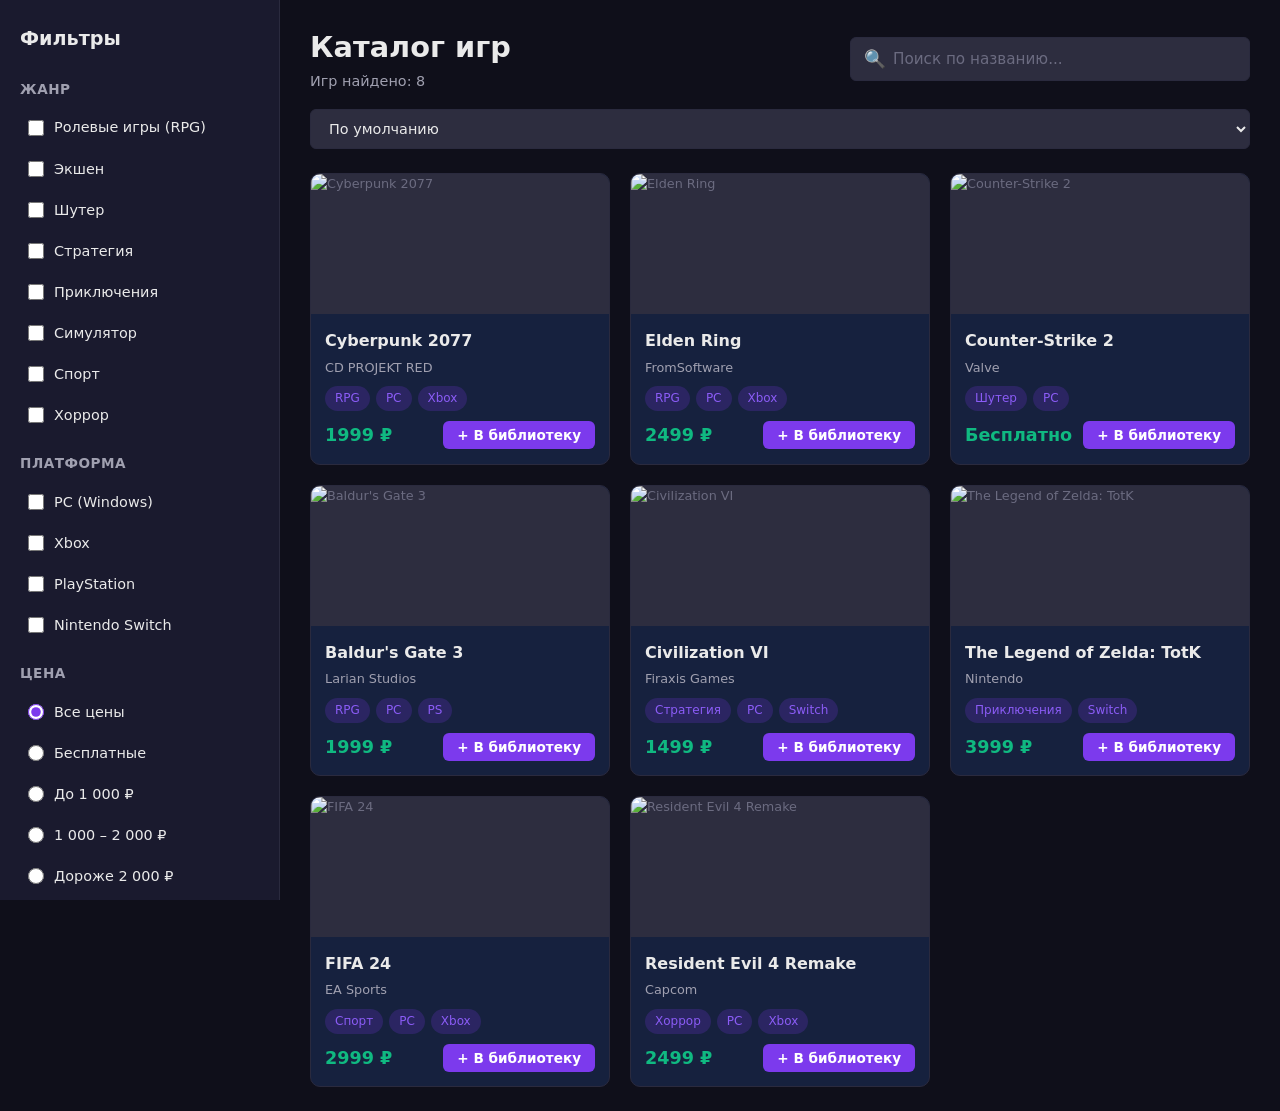
==== game-hub/catalog.html @ 5f1a9e06 "Add files via upload" ====
<!DOCTYPE html>
<html lang="ru">
<head>
    <meta charset="UTF-8">
    <meta name="viewport" content="width=device-width, initial-scale=1.0">
    <title>Каталог игр — GameHub</title>
    <link rel="stylesheet" href="css/style.css">
</head>
<body>

    <div class="catalog-page">

        <aside class="sidebar">
            <div class="sidebar__title">Фильтры</div>

            <div class="filter-group">
                <div class="filter-group__label">Жанр</div>
                <div class="filter-group__options" id="genre-filters">
                    <label class="filter-option">
                        <input type="checkbox" value="rpg" data-filter="genre">
                        Ролевые игры (RPG)
                    </label>
                    <label class="filter-option">
                        <input type="checkbox" value="action" data-filter="genre">
                        Экшен
                    </label>
                    <label class="filter-option">
                        <input type="checkbox" value="shooter" data-filter="genre">
                        Шутер
                    </label>
                    <label class="filter-option">
                        <input type="checkbox" value="strategy" data-filter="genre">
                        Стратегия
                    </label>
                    <label class="filter-option">
                        <input type="checkbox" value="adventure" data-filter="genre">
                        Приключения
                    </label>
                    <label class="filter-option">
                        <input type="checkbox" value="simulation" data-filter="genre">
                        Симулятор
                    </label>
                    <label class="filter-option">
                        <input type="checkbox" value="sports" data-filter="genre">
                        Спорт
                    </label>
                    <label class="filter-option">
                        <input type="checkbox" value="horror" data-filter="genre">
                        Хоррор
                    </label>
                </div>
            </div>

            <div class="filter-group">
                <div class="filter-group__label">Платформа</div>
                <div class="filter-group__options" id="platform-filters">
                    <label class="filter-option">
                        <input type="checkbox" value="pc" data-filter="platform">
                        PC (Windows)
                    </label>
                    <label class="filter-option">
                        <input type="checkbox" value="xbox" data-filter="platform">
                        Xbox
                    </label>
                    <label class="filter-option">
                        <input type="checkbox" value="playstation" data-filter="platform">
                        PlayStation
                    </label>
                    <label class="filter-option">
                        <input type="checkbox" value="nintendo" data-filter="platform">
                        Nintendo Switch
                    </label>
                </div>
            </div>

            <div class="filter-group">
                <div class="filter-group__label">Цена</div>
                <div class="filter-group__options">
                    <label class="filter-option">
                        <input type="radio" name="price" value="all" data-filter="price" checked>
                        Все цены
                    </label>
                    <label class="filter-option">
                        <input type="radio" name="price" value="free" data-filter="price">
                        Бесплатные
                    </label>
                    <label class="filter-option">
                        <input type="radio" name="price" value="under1000" data-filter="price">
                        До 1 000 ₽
                    </label>
                    <label class="filter-option">
                        <input type="radio" name="price" value="1000-2000" data-filter="price">
                        1 000 – 2 000 ₽
                    </label>
                    <label class="filter-option">
                        <input type="radio" name="price" value="above2000" data-filter="price">
                        Дороже 2 000 ₽
                    </label>
                </div>
            </div>

            <div class="filter-actions">
                <button id="apply-filters-btn" class="btn-primary btn-sm">Применить фильтры</button>
                <button id="reset-filters-btn" class="btn-secondary btn-sm">Сбросить все</button>
            </div>
        </aside>

        <main class="catalog-main">

            <div class="catalog-header">
                <div>
                    <h1 class="catalog-header__title">Каталог игр</h1>
                    <p class="catalog-header__count" id="catalog-count">Загрузка...</p>
                </div>
                <div class="search-bar">
                    <span class="search-bar__icon">&#128269;</span>
                    <input
                        type="text"
                        id="catalog-search"
                        placeholder="Поиск по названию..."
                    >
                </div>
                <select id="sort-select" class="sort-select">
                    <option value="default">По умолчанию</option>
                    <option value="name-asc">Название: А → Я</option>
                    <option value="name-desc">Название: Я → А</option>
                    <option value="price-asc">Цена: по возрастанию</option>
                    <option value="price-desc">Цена: по убыванию</option>
                </select>
            </div>

            <div class="catalog-content">
                <div class="games-grid" id="catalog-grid">

                </div>
                <div class="no-results" id="no-results" style="display: none;">
                    <div class="no-results__icon">&#128530;</div>
                    <p class="no-results__text">Игры не найдены</p>
                    <p style="color: var(--text-muted); margin-top: 8px;">
                        Попробуйте изменить параметры фильтров
                    </p>
                </div>
            </div>
        </main>
    </div>

    <script src="js/main.js"></script>

</body>
</html>
---- game-hub/css/style.css ----
/* ============================================
   GAMEHUB — Основные стили
   ============================================ */

/* --- CSS-переменные (цветовая схема) --- */
:root {
    --bg-primary: #0F0F1A;
    --bg-secondary: #1A1A2E;
    --bg-card: #16213E;
    --bg-input: #2D2D3F;
    --text-primary: #EAEAEA;
    --text-secondary: #A0A0B0;
    --text-muted: #6B6B80;
    --accent: #7C3AED;
    --accent-hover: #6D28D9;
    --accent-light: #8B5CF6;
    --danger: #EF4444;
    --success: #10B981;
    --warning: #F59E0B;
    --border: #2A2A3E;
    --border-light: #3A3A50;
    --radius-sm: 6px;
    --radius: 10px;
    --radius-lg: 16px;
    --shadow: 0 4px 20px rgba(0, 0, 0, 0.3);
    --shadow-lg: 0 8px 40px rgba(0, 0, 0, 0.5);
    --transition: 0.25s ease;
    --sidebar-width: 250px;
    --header-height: 64px;
}

/* --- Сброс стилей --- */
*,
*::before,
*::after {
    margin: 0;
    padding: 0;
    box-sizing: border-box;
}

html {
    font-size: 16px;
    scroll-behavior: smooth;
}

body {
    font-family: 'Segoe UI', 'Inter', system-ui, -apple-system, sans-serif;
    background-color: var(--bg-primary);
    color: var(--text-primary);
    line-height: 1.6;
    min-height: 100vh;
    -webkit-font-smoothing: antialiased;
    -moz-osx-font-smoothing: grayscale;
}

img {
    max-width: 100%;
    height: auto;
    display: block;
}

a {
    color: var(--accent-light);
    text-decoration: none;
    transition: color var(--transition);
}

a:hover {
    color: var(--accent);
}

ul {
    list-style: none;
}

button {
    cursor: pointer;
    font-family: inherit;
    border: none;
    outline: none;
    transition: all var(--transition);
}

input,
select {
    font-family: inherit;
    outline: none;
    border: 1px solid var(--border);
    background-color: var(--bg-input);
    color: var(--text-primary);
    padding: 10px 14px;
    border-radius: var(--radius-sm);
    font-size: 0.95rem;
    transition: border-color var(--transition);
    width: 100%;
}

input:focus,
select:focus {
    border-color: var(--accent);
    box-shadow: 0 0 0 3px rgba(124, 58, 237, 0.15);
}

input::placeholder {
    color: var(--text-muted);
}

/* --- Утилитарные классы --- */
.container {
    max-width: 1400px;
    margin: 0 auto;
    padding: 0 20px;
}

.btn-primary {
    background-color: var(--accent);
    color: #fff;
    padding: 10px 24px;
    border-radius: var(--radius-sm);
    font-weight: 600;
    font-size: 0.95rem;
    display: inline-flex;
    align-items: center;
    justify-content: center;
    gap: 8px;
    border: none;
}

.btn-primary:hover {
    background-color: var(--accent-hover);
    transform: translateY(-1px);
    box-shadow: 0 4px 15px rgba(124, 58, 237, 0.4);
}

.btn-primary:active {
    transform: translateY(0);
}

.btn-secondary {
    background-color: transparent;
    color: var(--text-primary);
    padding: 9px 22px;
    border-radius: var(--radius-sm);
    font-weight: 500;
    font-size: 0.95rem;
    border: 1px solid var(--border-light);
}

.btn-secondary:hover {
    background-color: var(--bg-input);
    border-color: var(--accent);
}

.btn-danger {
    background-color: transparent;
    color: var(--danger);
    padding: 6px 14px;
    border-radius: var(--radius-sm);
    font-size: 0.85rem;
    border: 1px solid var(--danger);
}

.btn-danger:hover {
    background-color: var(--danger);
    color: #fff;
}

.btn-sm {
    padding: 6px 14px;
    font-size: 0.85rem;
}

/* --- Сетка карточек --- */
.games-grid {
    display: grid;
    grid-template-columns: repeat(auto-fill, minmax(240px, 1fr));
    gap: 20px;
}

.game-card {
    background-color: var(--bg-card);
    border-radius: var(--radius);
    overflow: hidden;
    transition: transform var(--transition), box-shadow var(--transition);
    cursor: pointer;
    border: 1px solid var(--border);
}

.game-card:hover {
    transform: translateY(-5px);
    box-shadow: var(--shadow);
    border-color: var(--accent);
}

.game-card__image {
    width: 100%;
    height: 140px;
    object-fit: cover;
    background-color: var(--bg-input);
    display: flex;
    align-items: center;
    justify-content: center;
    color: var(--text-muted);
    font-size: 0.8rem;
}

.game-card__image img {
    width: 100%;
    height: 100%;
    object-fit: cover;
}

.game-card__body {
    padding: 14px;
}

.game-card__title {
    font-weight: 600;
    font-size: 1rem;
    margin-bottom: 4px;
    color: var(--text-primary);
    white-space: nowrap;
    overflow: hidden;
    text-overflow: ellipsis;
}

.game-card__meta {
    font-size: 0.8rem;
    color: var(--text-secondary);
    margin-bottom: 8px;
}

.game-card__tags {
    display: flex;
    flex-wrap: wrap;
    gap: 6px;
    margin-bottom: 10px;
}

.tag {
    background-color: rgba(124, 58, 237, 0.2);
    color: var(--accent-light);
    padding: 3px 10px;
    border-radius: 20px;
    font-size: 0.75rem;
    font-weight: 500;
}

.game-card__price {
    font-weight: 700;
    font-size: 1.1rem;
    color: var(--success);
}

.game-card__actions {
    display: flex;
    justify-content: space-between;
    align-items: center;
    margin-top: 10px;
}

/* --- Страница каталога --- */
.catalog-page {
    display: flex;
    min-height: 100vh;
}

.catalog-page .sidebar {
    width: 280px;
    min-width: 280px;
    background-color: var(--bg-secondary);
    padding: 24px 20px;
    border-right: 1px solid var(--border);
    position: sticky;
    top: 0;
    height: 100vh;
    overflow-y: auto;
}

.sidebar__title {
    font-size: 1.2rem;
    font-weight: 700;
    margin-bottom: 24px;
    color: var(--text-primary);
}

.filter-group {
    margin-bottom: 20px;
}

.filter-group__label {
    font-size: 0.85rem;
    font-weight: 600;
    color: var(--text-secondary);
    margin-bottom: 10px;
    text-transform: uppercase;
    letter-spacing: 0.5px;
}

.filter-group__options {
    display: flex;
    flex-direction: column;
    gap: 6px;
}

.filter-option {
    display: flex;
    align-items: center;
    gap: 10px;
    cursor: pointer;
    font-size: 0.9rem;
    color: var(--text-primary);
    padding: 6px 8px;
    border-radius: var(--radius-sm);
    transition: background-color var(--transition);
}

.filter-option:hover {
    background-color: var(--bg-input);
}

.filter-option input[type="checkbox"] {
    width: 16px;
    height: 16px;
    accent-color: var(--accent);
    cursor: pointer;
}

.filter-option input[type="radio"] {
    width: 16px;
    height: 16px;
    accent-color: var(--accent);
    cursor: pointer;
}

.price-range {
    display: flex;
    gap: 10px;
    align-items: center;
}

.price-range input {
    width: 90px;
}

.price-range span {
    color: var(--text-muted);
    font-size: 0.85rem;
}

.filter-actions {
    display: flex;
    flex-direction: column;
    gap: 10px;
    margin-top: 20px;
}

.catalog-main {
    flex: 1;
    padding: 24px 30px;
    overflow-y: auto;
}

.catalog-header {
    display: flex;
    justify-content: space-between;
    align-items: center;
    flex-wrap: wrap;
    gap: 16px;
    margin-bottom: 24px;
}

.catalog-header__title {
    font-size: 1.8rem;
    font-weight: 700;
}

.catalog-header__count {
    font-size: 0.9rem;
    color: var(--text-secondary);
}

.search-bar {
    position: relative;
    max-width: 400px;
    width: 100%;
}

.search-bar input {
    padding-left: 42px;
    height: 44px;
}

.search-bar__icon {
    position: absolute;
    left: 14px;
    top: 50%;
    transform: translateY(-50%);
    color: var(--text-muted);
    font-size: 1.1rem;
    pointer-events: none;
}

.sort-select {
    padding: 10px 14px;
    border-radius: var(--radius-sm);
    border: 1px solid var(--border);
    background-color: var(--bg-input);
    color: var(--text-primary);
    font-size: 0.9rem;
    cursor: pointer;
}

.catalog-content {
    margin-top: 20px;
}

.no-results {
    text-align: center;
    padding: 60px 20px;
    color: var(--text-secondary);
}

.no-results__icon {
    font-size: 3rem;
    margin-bottom: 16px;
    opacity: 0.5;
}

.no-results__text {
    font-size: 1.1rem;
}

/* --- Страница библиотеки --- */
.library-page {
    display: flex;
    min-height: 100vh;
}

.library-page .sidebar {
    width: var(--sidebar-width);
    min-width: var(--sidebar-width);
    background-color: var(--bg-secondary);
    padding: 24px 20px;
    border-right: 1px solid var(--border);
    position: sticky;
    top: 0;
    height: 100vh;
    overflow-y: auto;
}

.sidebar__logo {
    font-size: 1.5rem;
    font-weight: 800;
    color: var(--accent-light);
    margin-bottom: 32px;
    letter-spacing: 1px;
}

.sidebar-nav {
    display: flex;
    flex-direction: column;
    gap: 4px;
}

.sidebar-nav a {
    display: block;
    padding: 10px 14px;
    border-radius: var(--radius-sm);
    color: var(--text-secondary);
    font-weight: 500;
    font-size: 0.95rem;
    transition: all var(--transition);
}

.sidebar-nav a:hover {
    background-color: var(--bg-input);
    color: var(--text-primary);
}

.sidebar-nav a.active {
    background-color: rgba(124, 58, 237, 0.15);
    color: var(--accent-light);
    font-weight: 600;
}

.library-main {
    flex: 1;
    padding: 24px 30px;
    overflow-y: auto;
}

.library-header {
    display: flex;
    justify-content: space-between;
    align-items: center;
    flex-wrap: wrap;
    gap: 16px;
    margin-bottom: 24px;
}

.library-header__title {
    font-size: 1.8rem;
    font-weight: 700;
}

.library-header__stats {
    font-size: 0.9rem;
    color: var(--text-secondary);
    background-color: var(--bg-card);
    padding: 8px 16px;
    border-radius: 20px;
    border: 1px solid var(--border);
}

.library-controls {
    display: flex;
    gap: 16px;
    flex-wrap: wrap;
    margin-bottom: 24px;
}

.library-controls .search-bar {
    flex: 1;
    min-width: 250px;
}

.empty-library {
    text-align: center;
    padding: 80px 20px;
    color: var(--text-secondary);
}

.empty-library__icon {
    font-size: 4rem;
    margin-bottom: 16px;
    opacity: 0.4;
}

.empty-library__title {
    font-size: 1.3rem;
    font-weight: 600;
    margin-bottom: 8px;
    color: var(--text-primary);
}

.empty-library__text {
    font-size: 0.95rem;
    margin-bottom: 24px;
}

/* --- Карточка в библиотеке --- */
.library-grid {
    display: grid;
    grid-template-columns: repeat(auto-fill, minmax(260px, 1fr));
    gap: 20px;
}

.library-card {
    background-color: var(--bg-card);
    border-radius: var(--radius);
    overflow: hidden;
    border: 1px solid var(--border);
    transition: all var(--transition);
    display: flex;
    flex-direction: column;
}

.library-card:hover {
    border-color: var(--accent);
    box-shadow: var(--shadow);
}

.library-card__image {
    width: 100%;
    height: 150px;
    object-fit: cover;
    background-color: var(--bg-input);
}

.library-card__body {
    padding: 14px;
    flex: 1;
    display: flex;
    flex-direction: column;
}

.library-card__title {
    font-weight: 600;
    font-size: 1rem;
    margin-bottom: 4px;
}

.library-card__meta {
    font-size: 0.8rem;
    color: var(--text-secondary);
    margin-bottom: 10px;
}

.library-card__footer {
    display: flex;
    justify-content: space-between;
    align-items: center;
    margin-top: auto;
    padding-top: 12px;
    border-top: 1px solid var(--border);
}

.library-card__added {
    font-size: 0.75rem;
    color: var(--text-muted);
}

/* --- Заглушка для изображений (плейсхолдер) --- */
.image-placeholder {
    width: 100%;
    height: 100%;
    background: linear-gradient(135deg, #1A1A2E 0%, #2D2D3F 50%, #1A1A2E 100%);
    display: flex;
    align-items: center;
    justify-content: center;
    color: var(--text-muted);
    font-size: 2.5rem;
    min-height: 140px;
}

/* --- Анимации --- */
@keyframes fadeIn {
    from { opacity: 0; transform: translateY(10px); }
    to   { opacity: 1; transform: translateY(0); }
}

.fade-in {
    animation: fadeIn 0.4s ease forwards;
}

@keyframes spin {
    to { transform: rotate(360deg); }
}

.spinner {
    width: 24px;
    height: 24px;
    border: 3px solid var(--border);
    border-top-color: var(--accent);
    border-radius: 50%;
    animation: spin 0.7s linear infinite;
    display: inline-block;
}

/* --- Адаптивность --- */

/* Планшеты */
@media (max-width: 1023px) {
    .catalog-page {
        flex-direction: column;
    }
    .catalog-page .sidebar {
        width: 100%;
        min-width: 100%;
        height: auto;
        position: static;
        border-right: none;
        border-bottom: 1px solid var(--border);
        padding: 16px;
    }
    .filter-group__options {
        flex-direction: row;
        flex-wrap: wrap;
        gap: 10px;
    }
    .price-range {
        flex-wrap: wrap;
    }
    .games-grid {
        grid-template-columns: repeat(auto-fill, minmax(200px, 1fr));
    }
    .library-page {
        flex-direction: column;
    }
    .library-page .sidebar {
        width: 100%;
        min-width: 100%;
        height: auto;
        position: static;
        border-right: none;
        border-bottom: 1px solid var(--border);
        padding: 12px 16px;
    }
    .sidebar-nav {
        flex-direction: row;
        flex-wrap: wrap;
        gap: 6px;
    }
    .sidebar-nav a {
        padding: 8px 14px;
    }
    .library-grid {
        grid-template-columns: repeat(auto-fill, minmax(220px, 1fr));
    }
}

/* Мобильные устройства */
@media (max-width: 767px) {
    .catalog-header {
        flex-direction: column;
        align-items: flex-start;
    }
    .catalog-header__title {
        font-size: 1.4rem;
    }
    .search-bar {
        max-width: 100%;
    }
    .games-grid {
        grid-template-columns: repeat(auto-fill, minmax(160px, 1fr));
        gap: 12px;
    }
    .game-card__body {
        padding: 10px;
    }
    .game-card__title {
        font-size: 0.9rem;
    }
    .library-header {
        flex-direction: column;
        align-items: flex-start;
    }
    .library-header__title {
        font-size: 1.4rem;
    }
    .library-controls {
        flex-direction: column;
    }
    .library-grid {
        grid-template-columns: 1fr;
    }
    .catalog-main {
        padding: 16px;
    }
    .library-main {
        padding: 16px;
    }
}
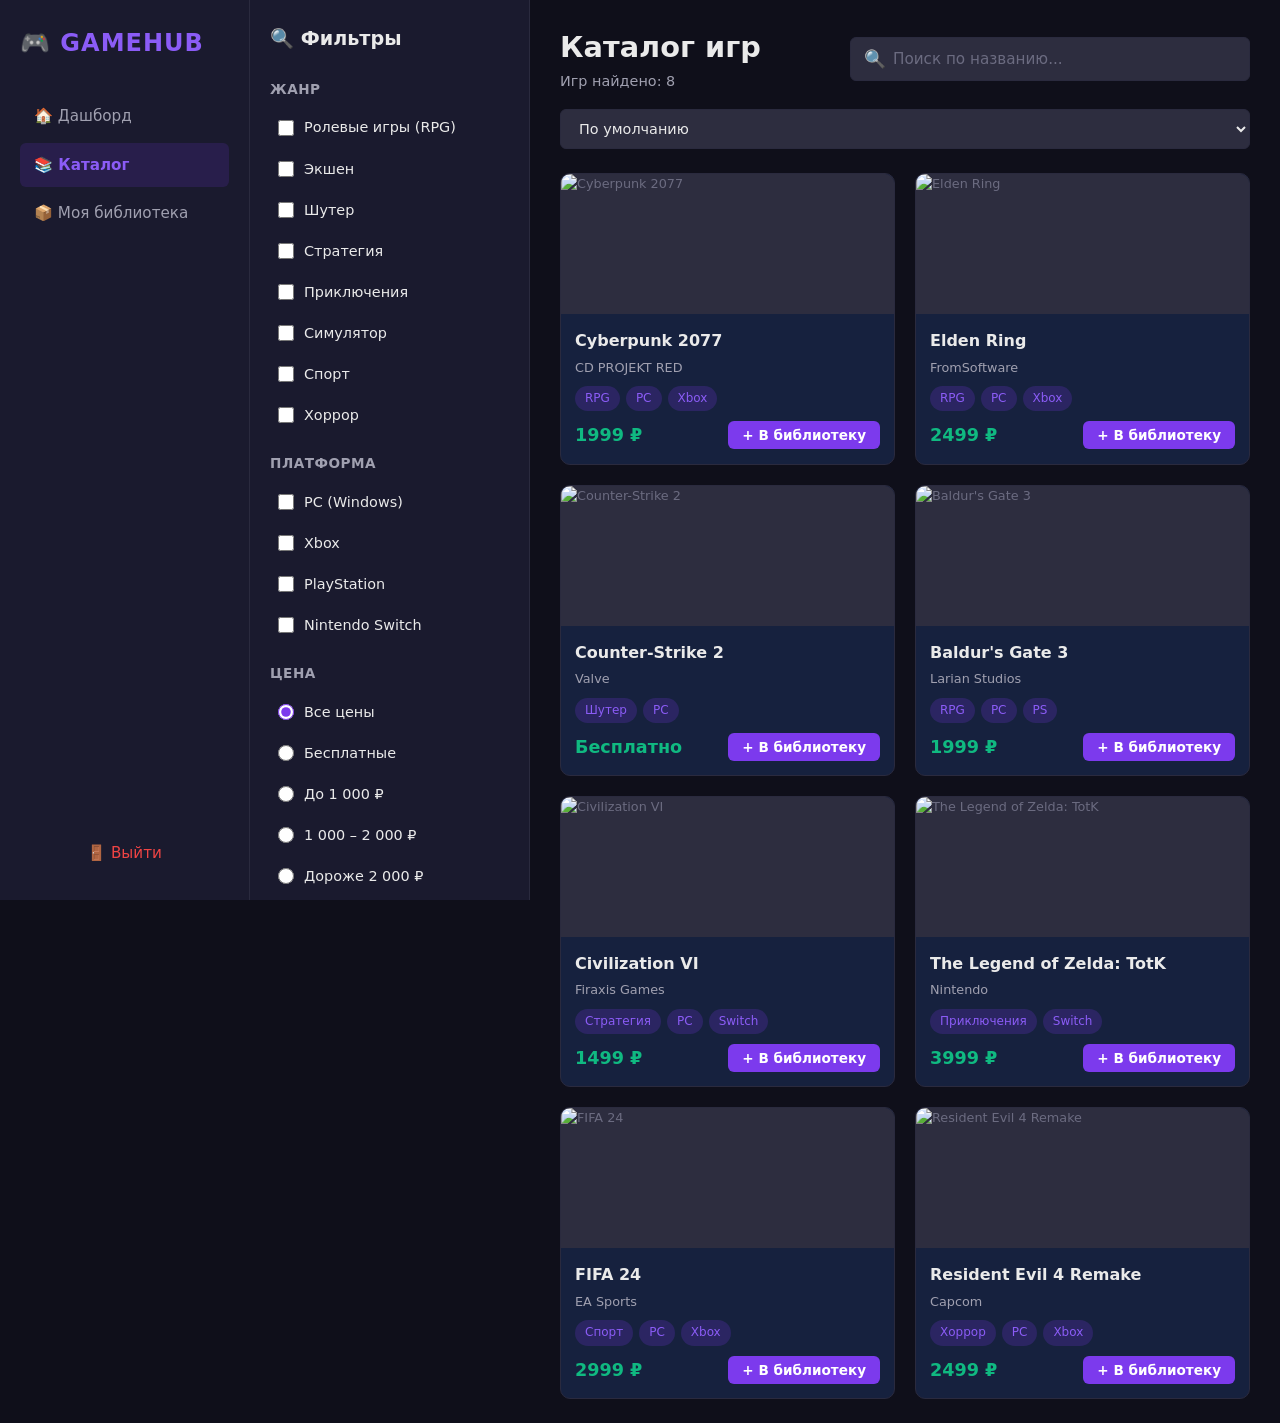
==== commit 13e4191a: "add all files" ====
--- a/game-hub/catalog.html
+++ b/game-hub/catalog.html
@@ -5,48 +5,405 @@
     <meta name="viewport" content="width=device-width, initial-scale=1.0">
     <title>Каталог игр — GameHub</title>
     <link rel="stylesheet" href="css/style.css">
+    <style>
+
+        .catalog-page {
+            display: flex;
+            min-height: 100vh;
+        }
+
+        .catalog-page .nav-sidebar {
+            width: var(--sidebar-width, 250px);
+            min-width: var(--sidebar-width, 250px);
+            background-color: var(--bg-secondary);
+            padding: 24px 20px;
+            border-right: 1px solid var(--border);
+            position: sticky;
+            top: 0;
+            height: 100vh;
+            overflow-y: auto;
+            z-index: 10;
+            display: flex;
+            flex-direction: column;
+        }
+
+        .nav-sidebar__logo {
+            font-size: 1.5rem;
+            font-weight: 800;
+            color: var(--accent-light);
+            margin-bottom: 32px;
+            letter-spacing: 1px;
+        }
+
+        .nav-sidebar__menu {
+            display: flex;
+            flex-direction: column;
+            gap: 4px;
+            flex: 1;
+        }
+
+        .nav-sidebar__menu a {
+            display: block;
+            padding: 10px 14px;
+            border-radius: var(--radius-sm);
+            color: var(--text-secondary);
+            font-weight: 500;
+            font-size: 0.95rem;
+            text-decoration: none;
+            transition: all var(--transition);
+        }
+
+        .nav-sidebar__menu a:hover {
+            background-color: var(--bg-input);
+            color: var(--text-primary);
+        }
+
+        .nav-sidebar__menu a.active {
+            background-color: rgba(124, 58, 237, 0.15);
+            color: var(--accent-light);
+            font-weight: 600;
+        }
+
+        .nav-sidebar__bottom {
+            margin-top: auto;
+        }
+
+        .btn-logout {
+            display: block;
+            width: 100%;
+            padding: 10px 14px;
+            border-radius: var(--radius-sm);
+            color: var(--danger);
+            font-weight: 500;
+            font-size: 0.95rem;
+            text-decoration: none;
+            text-align: center;
+            transition: all var(--transition);
+            border: 1px solid transparent;
+        }
+
+        .btn-logout:hover {
+            background-color: rgba(239, 68, 68, 0.1);
+            border-color: var(--danger);
+        }
+
+        /* ===== Боковая панель фильтров ===== */
+        .catalog-page .filter-sidebar {
+            width: 280px;
+            min-width: 280px;
+            background-color: var(--bg-secondary);
+            padding: 24px 20px;
+            border-right: 1px solid var(--border);
+            position: sticky;
+            top: 0;
+            height: 100vh;
+            overflow-y: auto;
+        }
+
+        .filter-sidebar__title {
+            font-size: 1.2rem;
+            font-weight: 700;
+            margin-bottom: 24px;
+            color: var(--text-primary);
+        }
+
+        .filter-group {
+            margin-bottom: 20px;
+        }
+
+        .filter-group__label {
+            font-size: 0.85rem;
+            font-weight: 600;
+            color: var(--text-secondary);
+            margin-bottom: 10px;
+            text-transform: uppercase;
+            letter-spacing: 0.5px;
+        }
+
+        .filter-group__options {
+            display: flex;
+            flex-direction: column;
+            gap: 6px;
+        }
+
+        .filter-option {
+            display: flex;
+            align-items: center;
+            gap: 10px;
+            cursor: pointer;
+            font-size: 0.9rem;
+            color: var(--text-primary);
+            padding: 6px 8px;
+            border-radius: var(--radius-sm);
+            transition: background-color var(--transition);
+            user-select: none;
+        }
+
+        .filter-option:hover {
+            background-color: var(--bg-input);
+        }
+
+        .filter-option input[type="checkbox"],
+        .filter-option input[type="radio"] {
+            width: 16px;
+            height: 16px;
+            accent-color: var(--accent);
+            cursor: pointer;
+            flex-shrink: 0;
+        }
+
+        .filter-actions {
+            display: flex;
+            flex-direction: column;
+            gap: 10px;
+            margin-top: 20px;
+        }
+
+        /* ===== Основная область ===== */
+        .catalog-main {
+            flex: 1;
+            padding: 24px 30px;
+            overflow-y: auto;
+            min-width: 0;
+        }
+
+        .catalog-header {
+            display: flex;
+            justify-content: space-between;
+            align-items: center;
+            flex-wrap: wrap;
+            gap: 16px;
+            margin-bottom: 24px;
+        }
+
+        .catalog-header__title {
+            font-size: 1.8rem;
+            font-weight: 700;
+        }
+
+        .catalog-header__count {
+            font-size: 0.9rem;
+            color: var(--text-secondary);
+        }
+
+        .search-bar {
+            position: relative;
+            max-width: 400px;
+            width: 100%;
+        }
+
+        .search-bar input {
+            padding-left: 42px;
+            height: 44px;
+        }
+
+        .search-bar__icon {
+            position: absolute;
+            left: 14px;
+            top: 50%;
+            transform: translateY(-50%);
+            color: var(--text-muted);
+            font-size: 1.1rem;
+            pointer-events: none;
+        }
+
+        .sort-select {
+            padding: 10px 14px;
+            border-radius: var(--radius-sm);
+            border: 1px solid var(--border);
+            background-color: var(--bg-input);
+            color: var(--text-primary);
+            font-size: 0.9rem;
+            cursor: pointer;
+            min-width: 200px;
+        }
+
+        .catalog-content {
+            margin-top: 20px;
+        }
+
+        .no-results {
+            text-align: center;
+            padding: 60px 20px;
+            color: var(--text-secondary);
+        }
+
+        .no-results__icon {
+            font-size: 3rem;
+            margin-bottom: 16px;
+            opacity: 0.5;
+        }
+
+        .no-results__text {
+            font-size: 1.1rem;
+            margin-bottom: 8px;
+        }
+
+        @media (max-width: 1200px) {
+            .catalog-page .filter-sidebar {
+                width: 250px;
+                min-width: 250px;
+            }
+            .catalog-page .nav-sidebar {
+                width: 220px;
+                min-width: 220px;
+            }
+        }
+
+        @media (max-width: 1023px) {
+            .catalog-page {
+                flex-direction: column;
+            }
+
+            .catalog-page .nav-sidebar {
+                width: 100%;
+                min-width: 100%;
+                height: auto;
+                position: static;
+                border-right: none;
+                border-bottom: 1px solid var(--border);
+                padding: 12px 16px;
+                flex-direction: row;
+                align-items: center;
+                justify-content: space-between;
+                flex-wrap: wrap;
+                gap: 10px;
+            }
+
+            .nav-sidebar__logo {
+                margin-bottom: 0;
+                font-size: 1.3rem;
+            }
+
+            .nav-sidebar__menu {
+                flex-direction: row;
+                flex-wrap: wrap;
+                gap: 6px;
+                flex: unset;
+            }
+
+            .nav-sidebar__menu a {
+                padding: 8px 14px;
+                font-size: 0.85rem;
+            }
+
+            .nav-sidebar__bottom {
+                margin-top: 0;
+            }
+
+            .catalog-page .filter-sidebar {
+                width: 100%;
+                min-width: 100%;
+                height: auto;
+                position: static;
+                border-right: none;
+                border-bottom: 1px solid var(--border);
+                padding: 16px;
+            }
+
+            .filter-group__options {
+                flex-direction: row;
+                flex-wrap: wrap;
+                gap: 10px;
+            }
+
+            .filter-actions {
+                flex-direction: row;
+            }
+
+            .catalog-main {
+                padding: 16px;
+            }
+        }
+
+        @media (max-width: 767px) {
+            .catalog-header {
+                flex-direction: column;
+                align-items: flex-start;
+            }
+
+            .catalog-header__title {
+                font-size: 1.4rem;
+            }
+
+            .search-bar {
+                max-width: 100%;
+            }
+
+            .sort-select {
+                width: 100%;
+            }
+
+            .games-grid {
+                grid-template-columns: repeat(auto-fill, minmax(160px, 1fr));
+                gap: 12px;
+            }
+
+            .game-card__body {
+                padding: 10px;
+            }
+
+            .game-card__title {
+                font-size: 0.9rem;
+            }
+
+            .catalog-main {
+                padding: 12px;
+            }
+
+            .filter-actions {
+                flex-direction: column;
+            }
+        }
+    </style>
 </head>
 <body>
 
     <div class="catalog-page">
 
-        <aside class="sidebar">
-            <div class="sidebar__title">Фильтры</div>
+        <aside class="nav-sidebar">
+            <div class="nav-sidebar__logo">&#127918; GAMEHUB</div>
+
+            <nav class="nav-sidebar__menu">
+                <a href="dashboard.html">&#127968; Дашборд</a>
+                <a href="catalog.html" class="active">&#128218; Каталог</a>
+                <a href="library.html">&#128230; Моя библиотека</a>
+            </nav>
+
+            <div class="nav-sidebar__bottom">
+                <a href="index.html" class="btn-logout">&#128682; Выйти</a>
+            </div>
+        </aside>
+
+        <aside class="filter-sidebar">
+            <div class="filter-sidebar__title">&#128269; Фильтры</div>
 
             <div class="filter-group">
                 <div class="filter-group__label">Жанр</div>
                 <div class="filter-group__options" id="genre-filters">
                     <label class="filter-option">
-                        <input type="checkbox" value="rpg" data-filter="genre">
-                        Ролевые игры (RPG)
-                    </label>
-                    <label class="filter-option">
-                        <input type="checkbox" value="action" data-filter="genre">
-                        Экшен
-                    </label>
-                    <label class="filter-option">
-                        <input type="checkbox" value="shooter" data-filter="genre">
-                        Шутер
-                    </label>
-                    <label class="filter-option">
-                        <input type="checkbox" value="strategy" data-filter="genre">
-                        Стратегия
-                    </label>
-                    <label class="filter-option">
-                        <input type="checkbox" value="adventure" data-filter="genre">
-                        Приключения
-                    </label>
-                    <label class="filter-option">
-                        <input type="checkbox" value="simulation" data-filter="genre">
-                        Симулятор
-                    </label>
-                    <label class="filter-option">
-                        <input type="checkbox" value="sports" data-filter="genre">
-                        Спорт
-                    </label>
-                    <label class="filter-option">
-                        <input type="checkbox" value="horror" data-filter="genre">
-                        Хоррор
+                        <input type="checkbox" value="rpg" data-filter="genre"> Ролевые игры (RPG)
+                    </label>
+                    <label class="filter-option">
+                        <input type="checkbox" value="action" data-filter="genre"> Экшен
+                    </label>
+                    <label class="filter-option">
+                        <input type="checkbox" value="shooter" data-filter="genre"> Шутер
+                    </label>
+                    <label class="filter-option">
+                        <input type="checkbox" value="strategy" data-filter="genre"> Стратегия
+                    </label>
+                    <label class="filter-option">
+                        <input type="checkbox" value="adventure" data-filter="genre"> Приключения
+                    </label>
+                    <label class="filter-option">
+                        <input type="checkbox" value="simulation" data-filter="genre"> Симулятор
+                    </label>
+                    <label class="filter-option">
+                        <input type="checkbox" value="sports" data-filter="genre"> Спорт
+                    </label>
+                    <label class="filter-option">
+                        <input type="checkbox" value="horror" data-filter="genre"> Хоррор
                     </label>
                 </div>
             </div>
@@ -55,20 +412,16 @@
                 <div class="filter-group__label">Платформа</div>
                 <div class="filter-group__options" id="platform-filters">
                     <label class="filter-option">
-                        <input type="checkbox" value="pc" data-filter="platform">
-                        PC (Windows)
-                    </label>
-                    <label class="filter-option">
-                        <input type="checkbox" value="xbox" data-filter="platform">
-                        Xbox
-                    </label>
-                    <label class="filter-option">
-                        <input type="checkbox" value="playstation" data-filter="platform">
-                        PlayStation
-                    </label>
-                    <label class="filter-option">
-                        <input type="checkbox" value="nintendo" data-filter="platform">
-                        Nintendo Switch
+                        <input type="checkbox" value="pc" data-filter="platform"> PC (Windows)
+                    </label>
+                    <label class="filter-option">
+                        <input type="checkbox" value="xbox" data-filter="platform"> Xbox
+                    </label>
+                    <label class="filter-option">
+                        <input type="checkbox" value="playstation" data-filter="platform"> PlayStation
+                    </label>
+                    <label class="filter-option">
+                        <input type="checkbox" value="nintendo" data-filter="platform"> Nintendo Switch
                     </label>
                 </div>
             </div>
@@ -77,24 +430,19 @@
                 <div class="filter-group__label">Цена</div>
                 <div class="filter-group__options">
                     <label class="filter-option">
-                        <input type="radio" name="price" value="all" data-filter="price" checked>
-                        Все цены
-                    </label>
-                    <label class="filter-option">
-                        <input type="radio" name="price" value="free" data-filter="price">
-                        Бесплатные
-                    </label>
-                    <label class="filter-option">
-                        <input type="radio" name="price" value="under1000" data-filter="price">
-                        До 1 000 ₽
-                    </label>
-                    <label class="filter-option">
-                        <input type="radio" name="price" value="1000-2000" data-filter="price">
-                        1 000 – 2 000 ₽
-                    </label>
-                    <label class="filter-option">
-                        <input type="radio" name="price" value="above2000" data-filter="price">
-                        Дороже 2 000 ₽
+                        <input type="radio" name="price" value="all" data-filter="price" checked> Все цены
+                    </label>
+                    <label class="filter-option">
+                        <input type="radio" name="price" value="free" data-filter="price"> Бесплатные
+                    </label>
+                    <label class="filter-option">
+                        <input type="radio" name="price" value="under1000" data-filter="price"> До 1 000 ₽
+                    </label>
+                    <label class="filter-option">
+                        <input type="radio" name="price" value="1000-2000" data-filter="price"> 1 000 – 2 000 ₽
+                    </label>
+                    <label class="filter-option">
+                        <input type="radio" name="price" value="above2000" data-filter="price"> Дороже 2 000 ₽
                     </label>
                 </div>
             </div>
@@ -106,7 +454,6 @@
         </aside>
 
         <main class="catalog-main">
-
             <div class="catalog-header">
                 <div>
                     <h1 class="catalog-header__title">Каталог игр</h1>
@@ -114,11 +461,7 @@
                 </div>
                 <div class="search-bar">
                     <span class="search-bar__icon">&#128269;</span>
-                    <input
-                        type="text"
-                        id="catalog-search"
-                        placeholder="Поиск по названию..."
-                    >
+                    <input type="text" id="catalog-search" placeholder="Поиск по названию...">
                 </div>
                 <select id="sort-select" class="sort-select">
                     <option value="default">По умолчанию</option>
